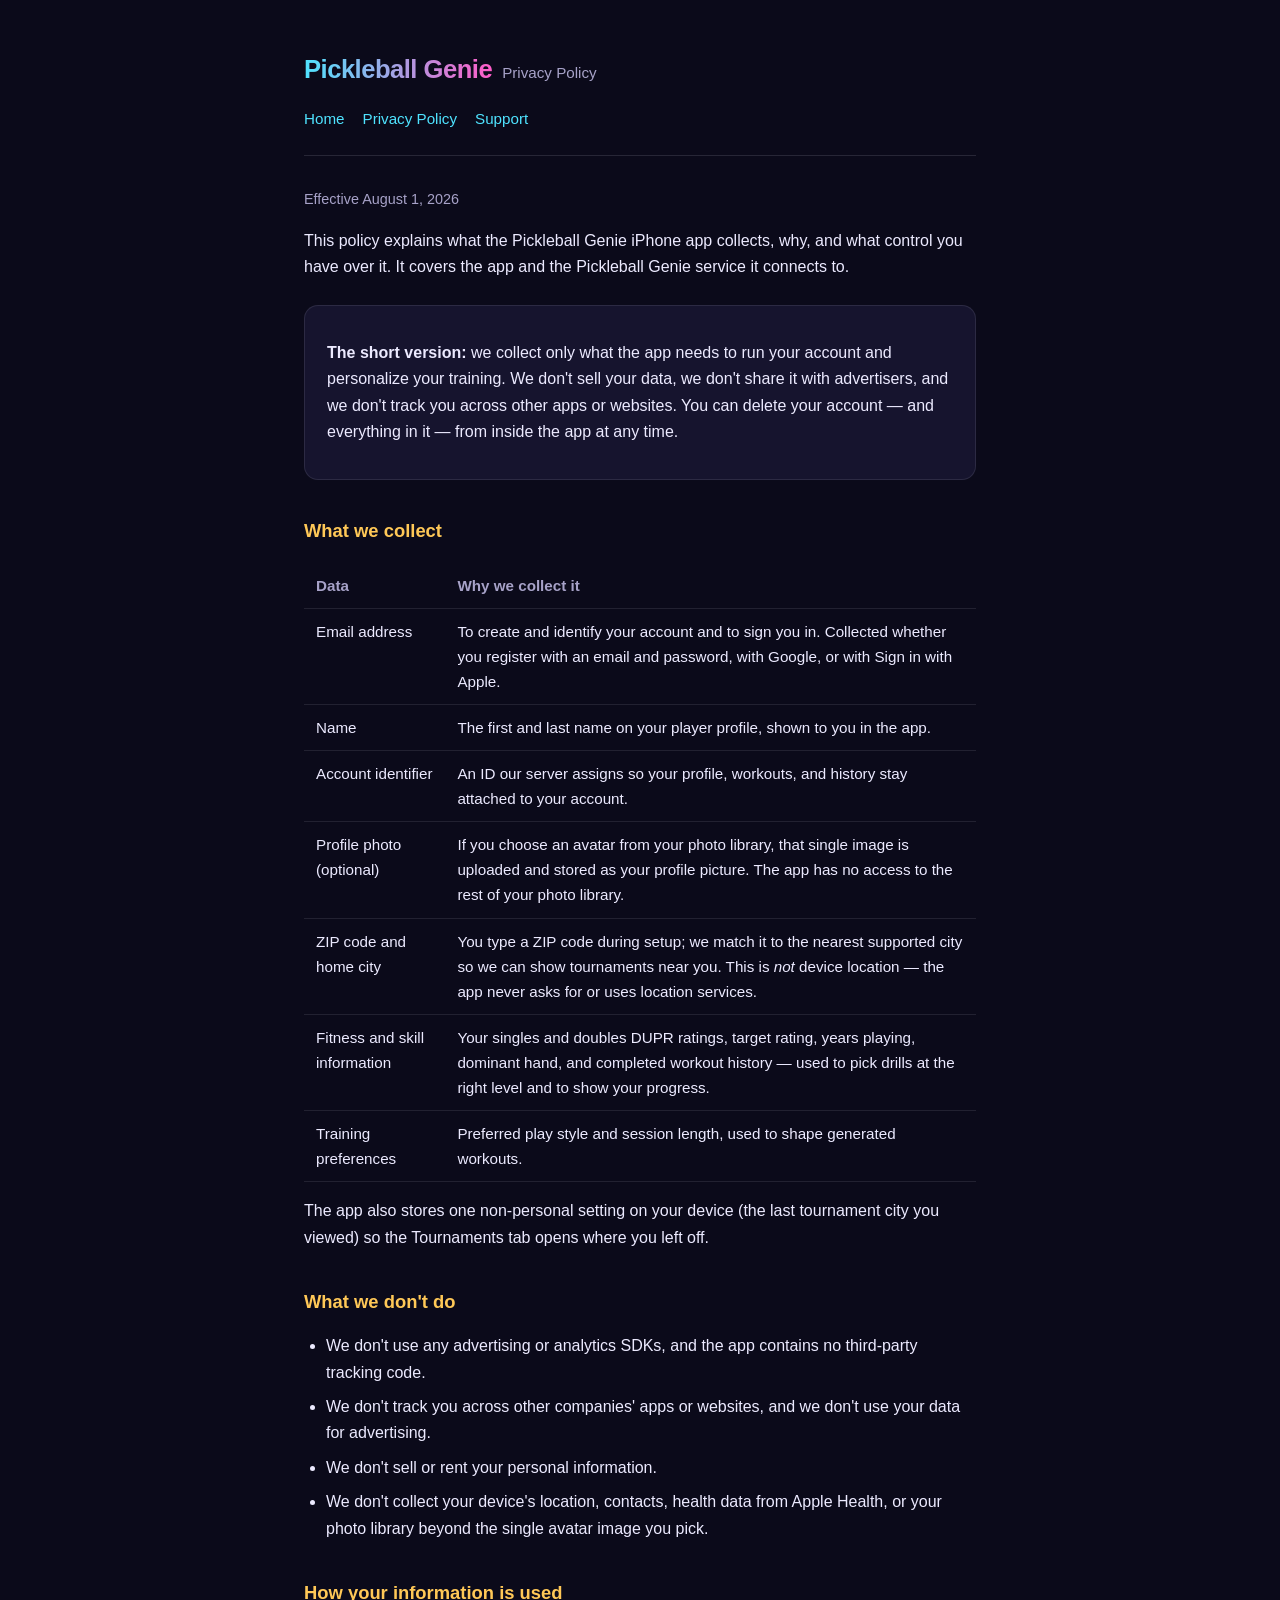
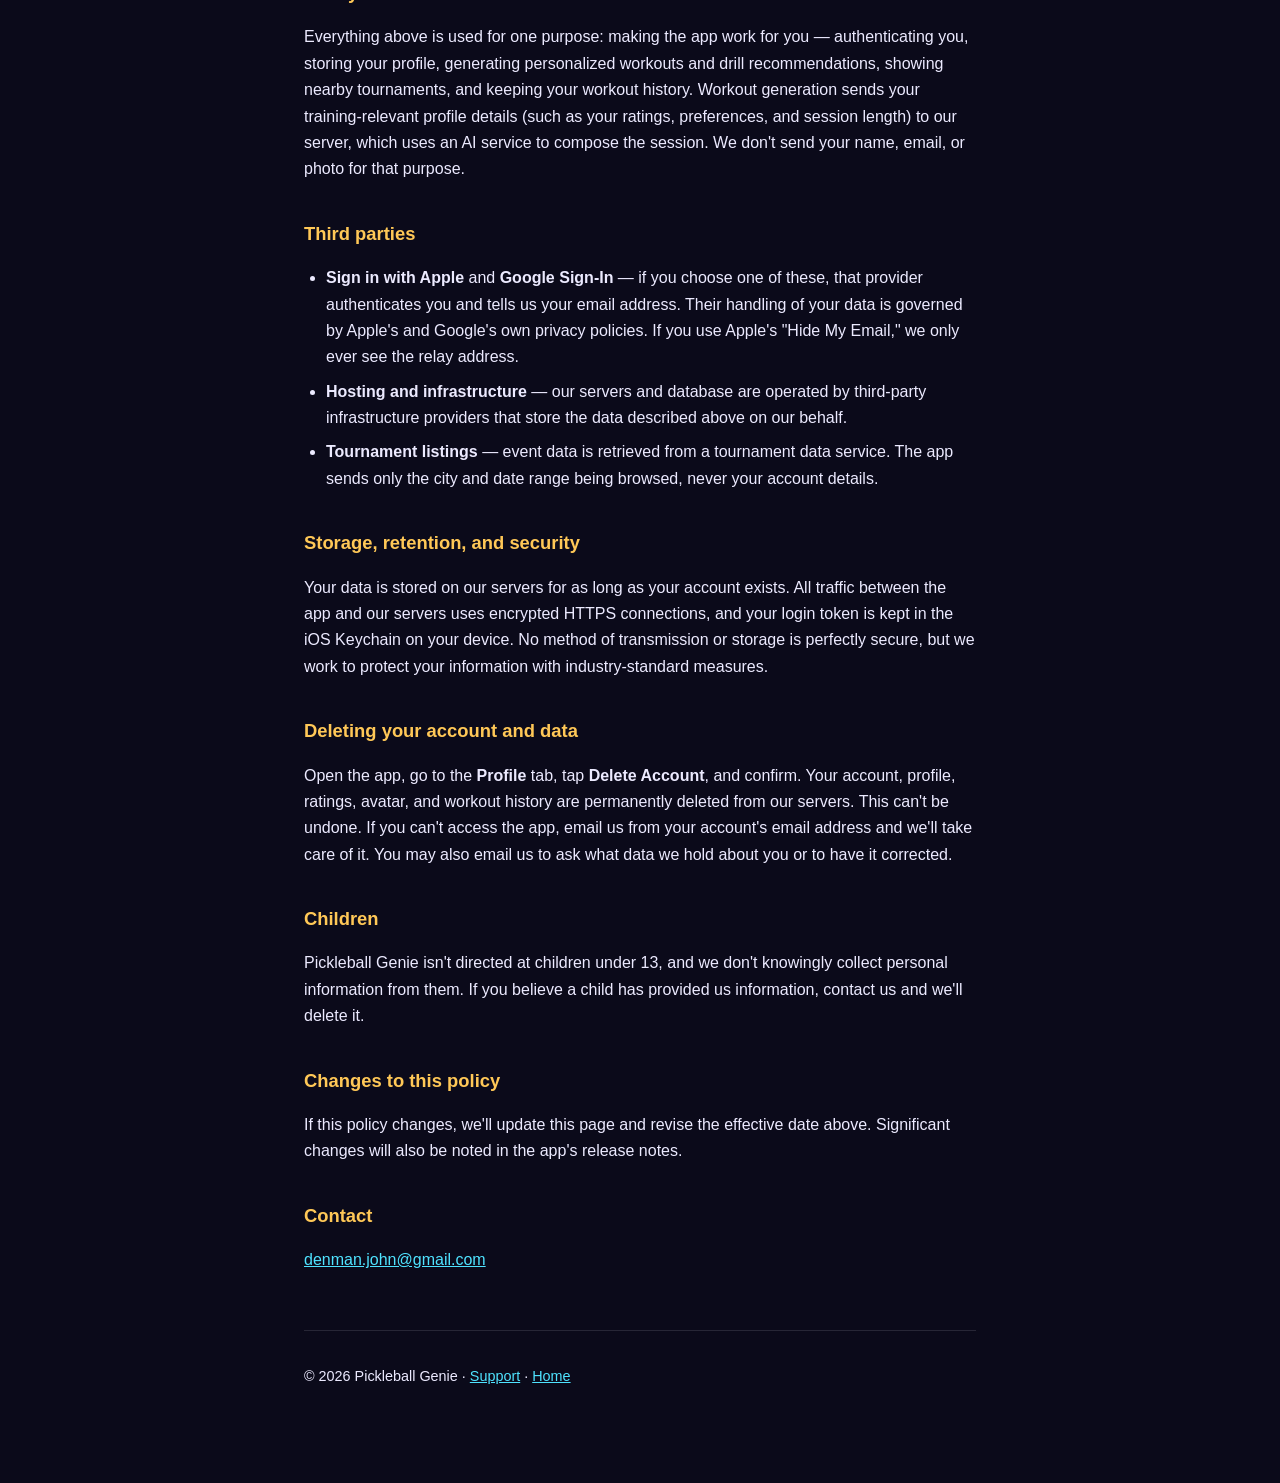
==== docs/privacy.html @ 3b78fc7e "Close App Store submission gaps for v1.0 Drops the last review-blocking items before the first App S" ====
<!DOCTYPE html>
<html lang="en">
<head>
<meta charset="utf-8">
<meta name="viewport" content="width=device-width, initial-scale=1">
<title>Privacy Policy — Pickleball Genie</title>
<link rel="stylesheet" href="style.css">
</head>
<body>
<div class="wrap">
  <header>
    <div class="brand">
      <h1>Pickleball Genie</h1>
      <span class="tag">Privacy Policy</span>
    </div>
    <nav>
      <a href="index.html">Home</a>
      <a href="privacy.html">Privacy Policy</a>
      <a href="support.html">Support</a>
    </nav>
  </header>

  <p class="meta">Effective August 1, 2026</p>

  <p>This policy explains what the Pickleball Genie iPhone app collects, why, and what control you have over it.
  It covers the app and the Pickleball Genie service it connects to.</p>

  <div class="card">
    <p><strong>The short version:</strong> we collect only what the app needs to run your account and personalize
    your training. We don't sell your data, we don't share it with advertisers, and we don't track you across
    other apps or websites. You can delete your account — and everything in it — from inside the app at any time.</p>
  </div>

  <h2>What we collect</h2>

  <table>
    <thead>
      <tr><th>Data</th><th>Why we collect it</th></tr>
    </thead>
    <tbody>
      <tr>
        <td data-label="Data">Email address</td>
        <td data-label="Why">To create and identify your account and to sign you in. Collected whether you register
        with an email and password, with Google, or with Sign in with Apple.</td>
      </tr>
      <tr>
        <td data-label="Data">Name</td>
        <td data-label="Why">The first and last name on your player profile, shown to you in the app.</td>
      </tr>
      <tr>
        <td data-label="Data">Account identifier</td>
        <td data-label="Why">An ID our server assigns so your profile, workouts, and history stay attached to your account.</td>
      </tr>
      <tr>
        <td data-label="Data">Profile photo (optional)</td>
        <td data-label="Why">If you choose an avatar from your photo library, that single image is uploaded and stored
        as your profile picture. The app has no access to the rest of your photo library.</td>
      </tr>
      <tr>
        <td data-label="Data">ZIP code and home city</td>
        <td data-label="Why">You type a ZIP code during setup; we match it to the nearest supported city so we can show
        tournaments near you. This is <em>not</em> device location — the app never asks for or uses location services.</td>
      </tr>
      <tr>
        <td data-label="Data">Fitness and skill information</td>
        <td data-label="Why">Your singles and doubles DUPR ratings, target rating, years playing, dominant hand, and
        completed workout history — used to pick drills at the right level and to show your progress.</td>
      </tr>
      <tr>
        <td data-label="Data">Training preferences</td>
        <td data-label="Why">Preferred play style and session length, used to shape generated workouts.</td>
      </tr>
    </tbody>
  </table>

  <p>The app also stores one non-personal setting on your device (the last tournament city you viewed) so the
  Tournaments tab opens where you left off.</p>

  <h2>What we don't do</h2>
  <ul>
    <li>We don't use any advertising or analytics SDKs, and the app contains no third-party tracking code.</li>
    <li>We don't track you across other companies' apps or websites, and we don't use your data for advertising.</li>
    <li>We don't sell or rent your personal information.</li>
    <li>We don't collect your device's location, contacts, health data from Apple Health, or your photo library
      beyond the single avatar image you pick.</li>
  </ul>

  <h2>How your information is used</h2>
  <p>Everything above is used for one purpose: making the app work for you — authenticating you, storing your
  profile, generating personalized workouts and drill recommendations, showing nearby tournaments, and keeping
  your workout history. Workout generation sends your training-relevant profile details (such as your ratings,
  preferences, and session length) to our server, which uses an AI service to compose the session. We don't send
  your name, email, or photo for that purpose.</p>

  <h2>Third parties</h2>
  <ul>
    <li><strong>Sign in with Apple</strong> and <strong>Google Sign-In</strong> — if you choose one of these, that
      provider authenticates you and tells us your email address. Their handling of your data is governed by
      Apple's and Google's own privacy policies. If you use Apple's "Hide My Email," we only ever see the relay
      address.</li>
    <li><strong>Hosting and infrastructure</strong> — our servers and database are operated by third-party
      infrastructure providers that store the data described above on our behalf.</li>
    <li><strong>Tournament listings</strong> — event data is retrieved from a tournament data service. The app
      sends only the city and date range being browsed, never your account details.</li>
  </ul>

  <h2>Storage, retention, and security</h2>
  <p>Your data is stored on our servers for as long as your account exists. All traffic between the app and our
  servers uses encrypted HTTPS connections, and your login token is kept in the iOS Keychain on your device.
  No method of transmission or storage is perfectly secure, but we work to protect your information with
  industry-standard measures.</p>

  <h2>Deleting your account and data</h2>
  <p>Open the app, go to the <strong>Profile</strong> tab, tap <strong>Delete Account</strong>, and confirm.
  Your account, profile, ratings, avatar, and workout history are permanently deleted from our servers. This
  can't be undone. If you can't access the app, email us from your account's email address and we'll take care
  of it. You may also email us to ask what data we hold about you or to have it corrected.</p>

  <h2>Children</h2>
  <p>Pickleball Genie isn't directed at children under 13, and we don't knowingly collect personal information
  from them. If you believe a child has provided us information, contact us and we'll delete it.</p>

  <h2>Changes to this policy</h2>
  <p>If this policy changes, we'll update this page and revise the effective date above. Significant changes will
  also be noted in the app's release notes.</p>

  <h2>Contact</h2>
  <p><a href="mailto:denman.john@gmail.com">denman.john@gmail.com</a></p>

  <footer>
    <p>&copy; 2026 Pickleball Genie &middot; <a href="support.html">Support</a> &middot; <a href="index.html">Home</a></p>
  </footer>
</div>
</body>
</html>
---- docs/style.css ----
:root {
  --deep-space: #0b0a1a;
  --nebula: #16142e;
  --starlight: #eceaff;
  --muted: #a7a2c8;
  --cyan: #4fe3ff;
  --magenta: #ff5cc8;
  --gold: #ffc857;
}

* { box-sizing: border-box; }

body {
  margin: 0;
  padding: 0;
  background: var(--deep-space);
  color: var(--starlight);
  font: 16px/1.65 -apple-system, BlinkMacSystemFont, "Segoe UI", Roboto, Helvetica, Arial, sans-serif;
}

.wrap {
  max-width: 720px;
  margin: 0 auto;
  padding: 48px 24px 80px;
}

header {
  border-bottom: 1px solid rgba(236, 234, 255, 0.12);
  padding-bottom: 24px;
  margin-bottom: 32px;
}

.brand {
  display: flex;
  align-items: baseline;
  gap: 10px;
  flex-wrap: wrap;
}

.brand h1 {
  margin: 0;
  font-size: 1.6rem;
  letter-spacing: -0.02em;
  background: linear-gradient(90deg, var(--cyan), var(--magenta));
  -webkit-background-clip: text;
  background-clip: text;
  color: transparent;
}

.brand .tag {
  color: var(--muted);
  font-size: 0.95rem;
}

nav {
  margin-top: 16px;
  display: flex;
  gap: 18px;
  flex-wrap: wrap;
}

nav a {
  color: var(--cyan);
  text-decoration: none;
  font-size: 0.95rem;
}

nav a:hover { text-decoration: underline; }

h2 {
  margin: 36px 0 10px;
  font-size: 1.15rem;
  color: var(--gold);
}

h3 {
  margin: 24px 0 8px;
  font-size: 1rem;
  color: var(--starlight);
}

p, li { color: var(--starlight); }

ul { padding-left: 22px; }

li { margin-bottom: 8px; }

a { color: var(--cyan); }

.meta {
  color: var(--muted);
  font-size: 0.9rem;
}

.card {
  background: var(--nebula);
  border: 1px solid rgba(236, 234, 255, 0.1);
  border-radius: 14px;
  padding: 18px 22px;
  margin: 24px 0;
}

table {
  width: 100%;
  border-collapse: collapse;
  margin: 16px 0;
  font-size: 0.95rem;
}

th, td {
  text-align: left;
  padding: 10px 12px;
  border-bottom: 1px solid rgba(236, 234, 255, 0.1);
  vertical-align: top;
}

th { color: var(--muted); font-weight: 600; }

footer {
  margin-top: 56px;
  padding-top: 20px;
  border-top: 1px solid rgba(236, 234, 255, 0.12);
  color: var(--muted);
  font-size: 0.9rem;
}

@media (max-width: 520px) {
  .wrap { padding: 32px 18px 64px; }
  table, thead, tbody, th, td, tr { display: block; }
  thead { display: none; }
  td { border: none; padding: 4px 0; }
  tr {
    border-bottom: 1px solid rgba(236, 234, 255, 0.1);
    padding: 12px 0;
  }
  td::before {
    content: attr(data-label);
    display: block;
    color: var(--muted);
    font-size: 0.82rem;
  }
}
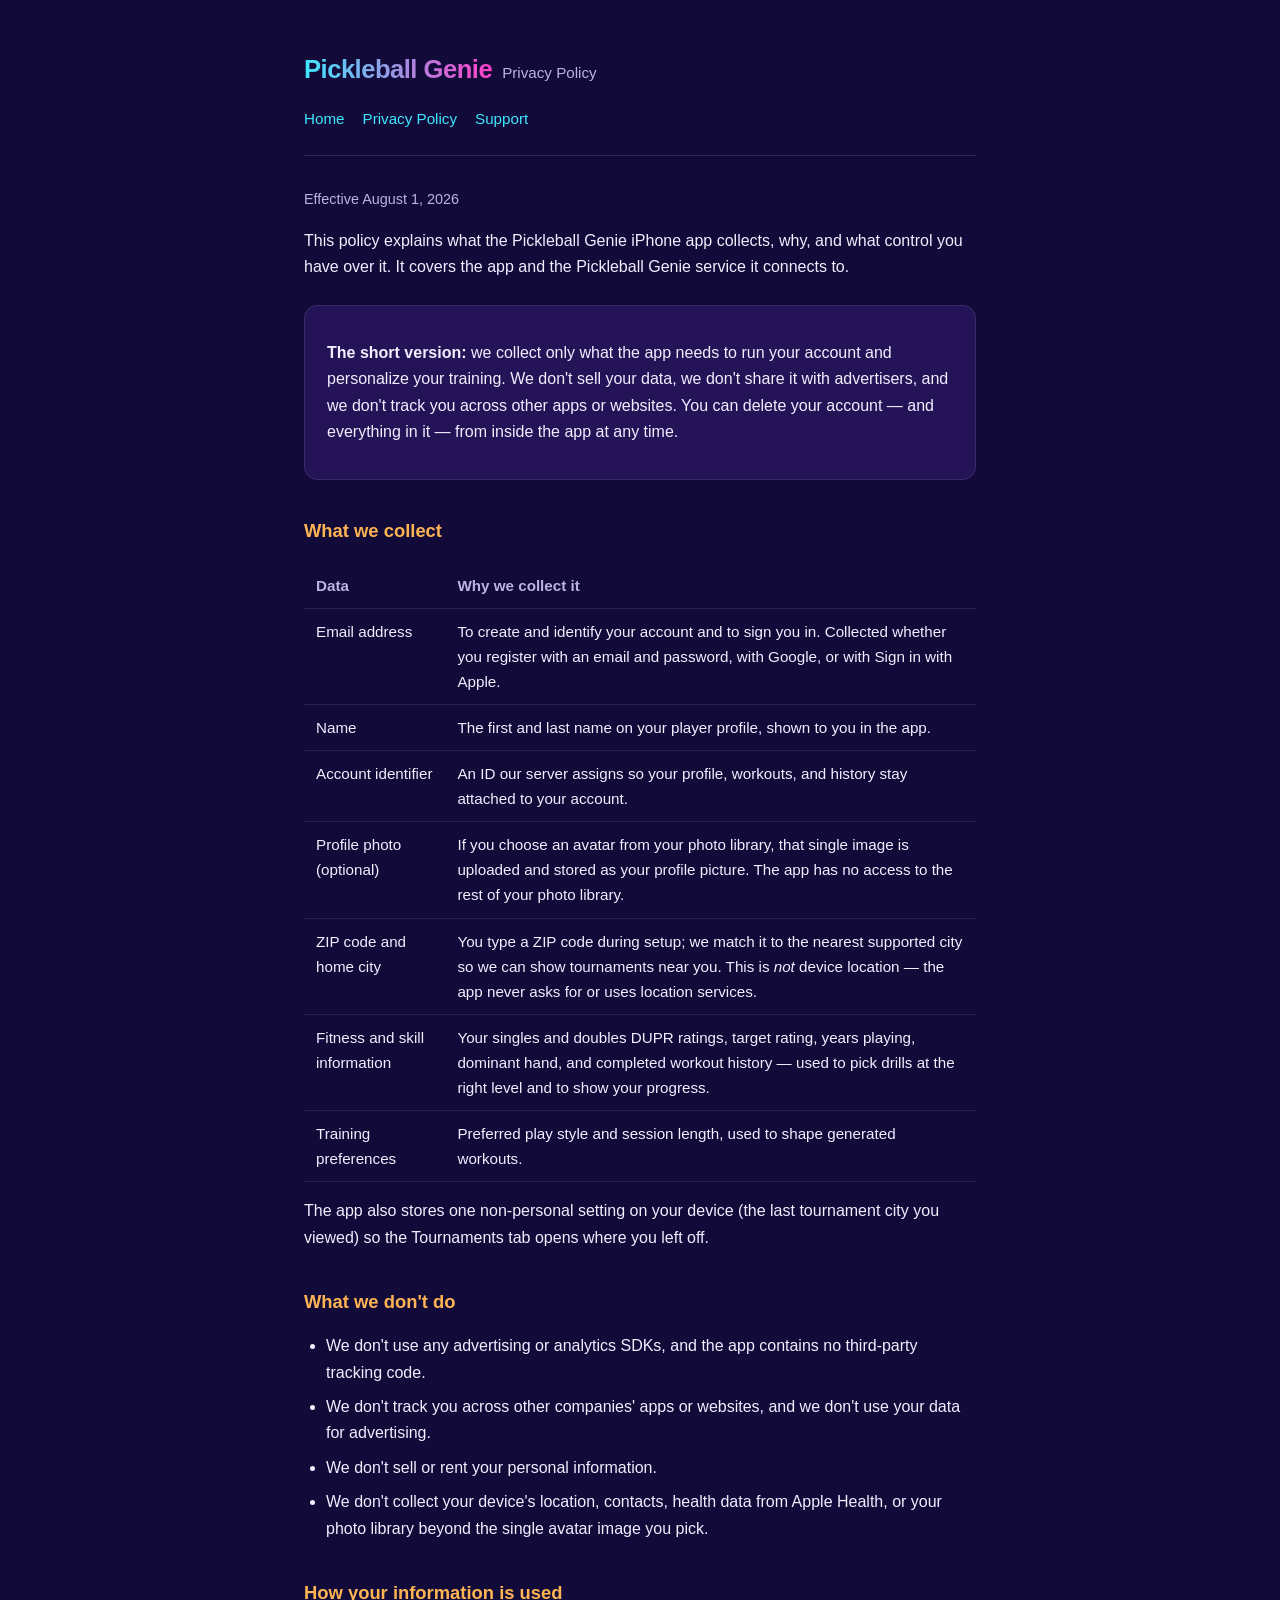
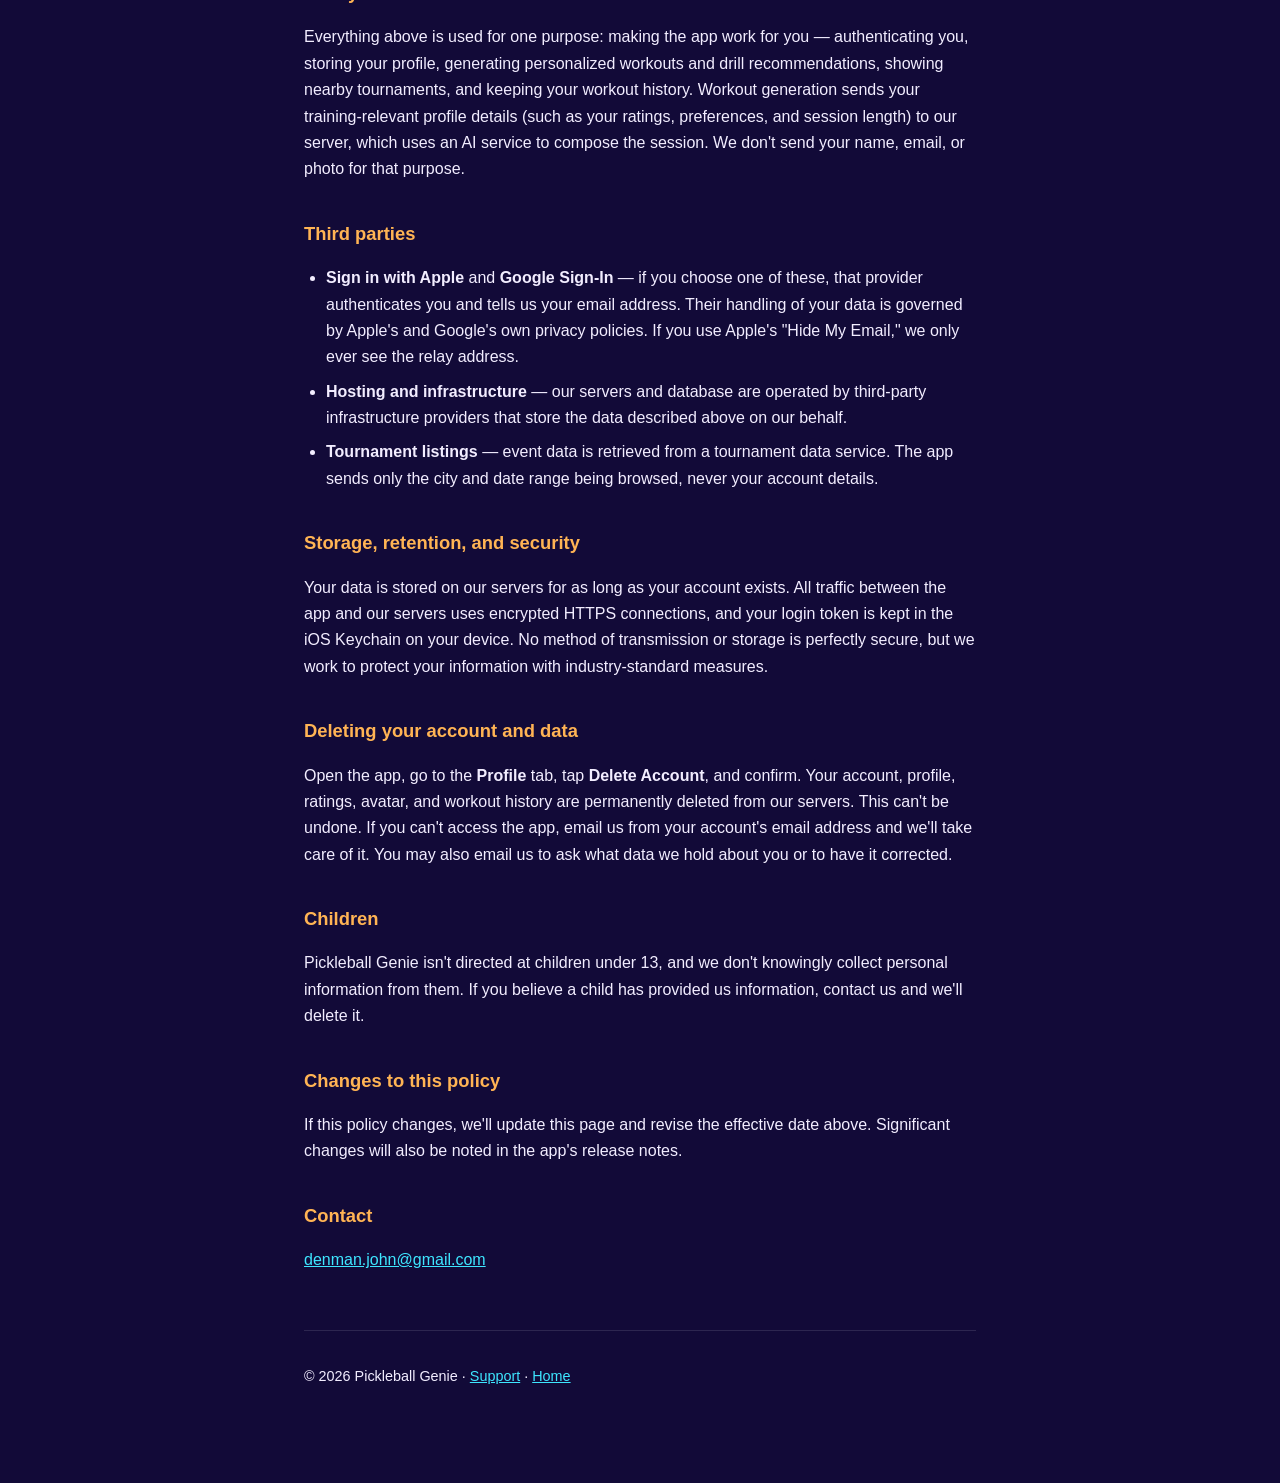
==== commit c8b15855: "Rebuild GitHub Pages landing page with synthwave marketing design Replace the plain text landing pag" ====
--- a/docs/privacy.html
+++ b/docs/privacy.html
@@ -4,6 +4,8 @@
 <meta charset="utf-8">
 <meta name="viewport" content="width=device-width, initial-scale=1">
 <title>Privacy Policy — Pickleball Genie</title>
+<link rel="icon" type="image/png" sizes="32x32" href="img/favicon-32.png">
+<link rel="apple-touch-icon" href="img/apple-touch-icon.png">
 <link rel="stylesheet" href="style.css">
 </head>
 <body>
--- a/docs/style.css
+++ b/docs/style.css
@@ -1,11 +1,11 @@
 :root {
-  --deep-space: #0b0a1a;
-  --nebula: #16142e;
-  --starlight: #eceaff;
-  --muted: #a7a2c8;
-  --cyan: #4fe3ff;
-  --magenta: #ff5cc8;
-  --gold: #ffc857;
+  --deep-space: #120A38;
+  --nebula: #241457;
+  --starlight: #F2EDFF;
+  --muted: #BDB3E0;
+  --cyan: #3EE6FF;
+  --magenta: #FF3EC8;
+  --gold: #FFB454;
 }
 
 * { box-sizing: border-box; }
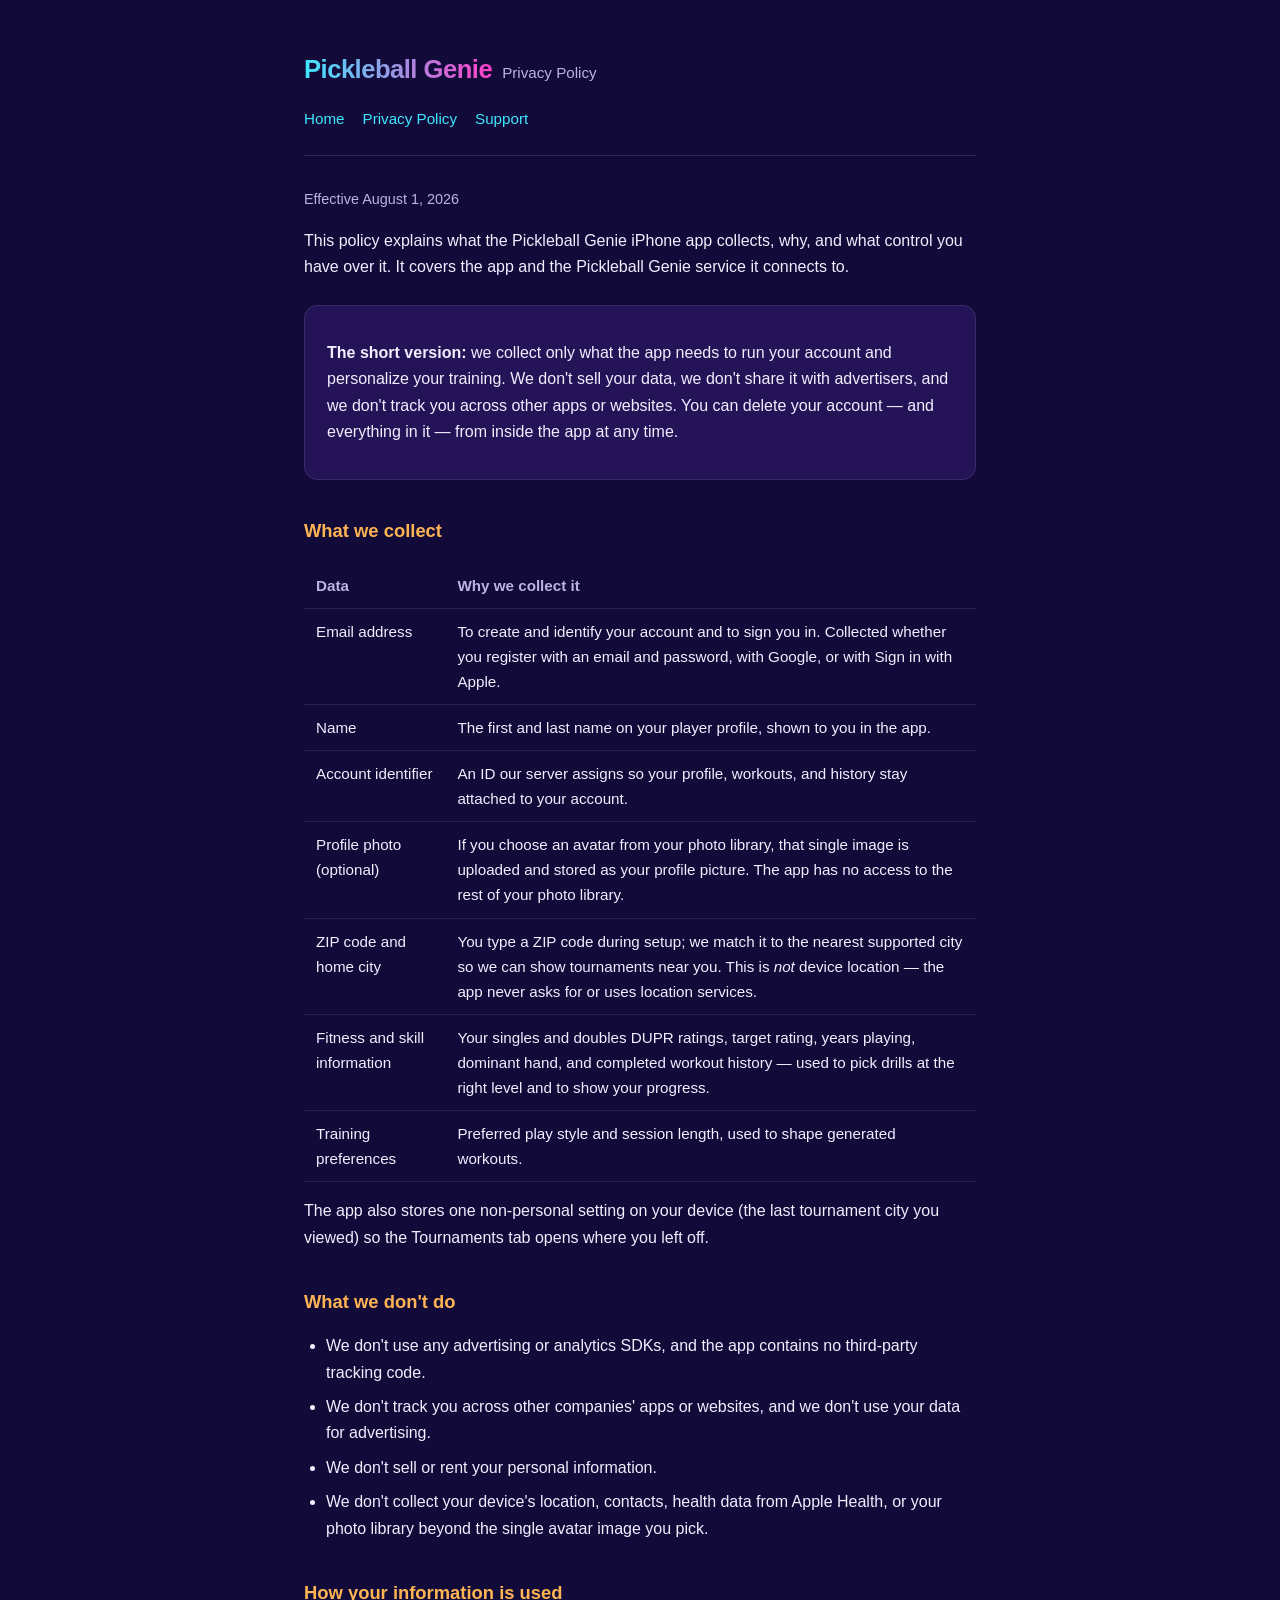
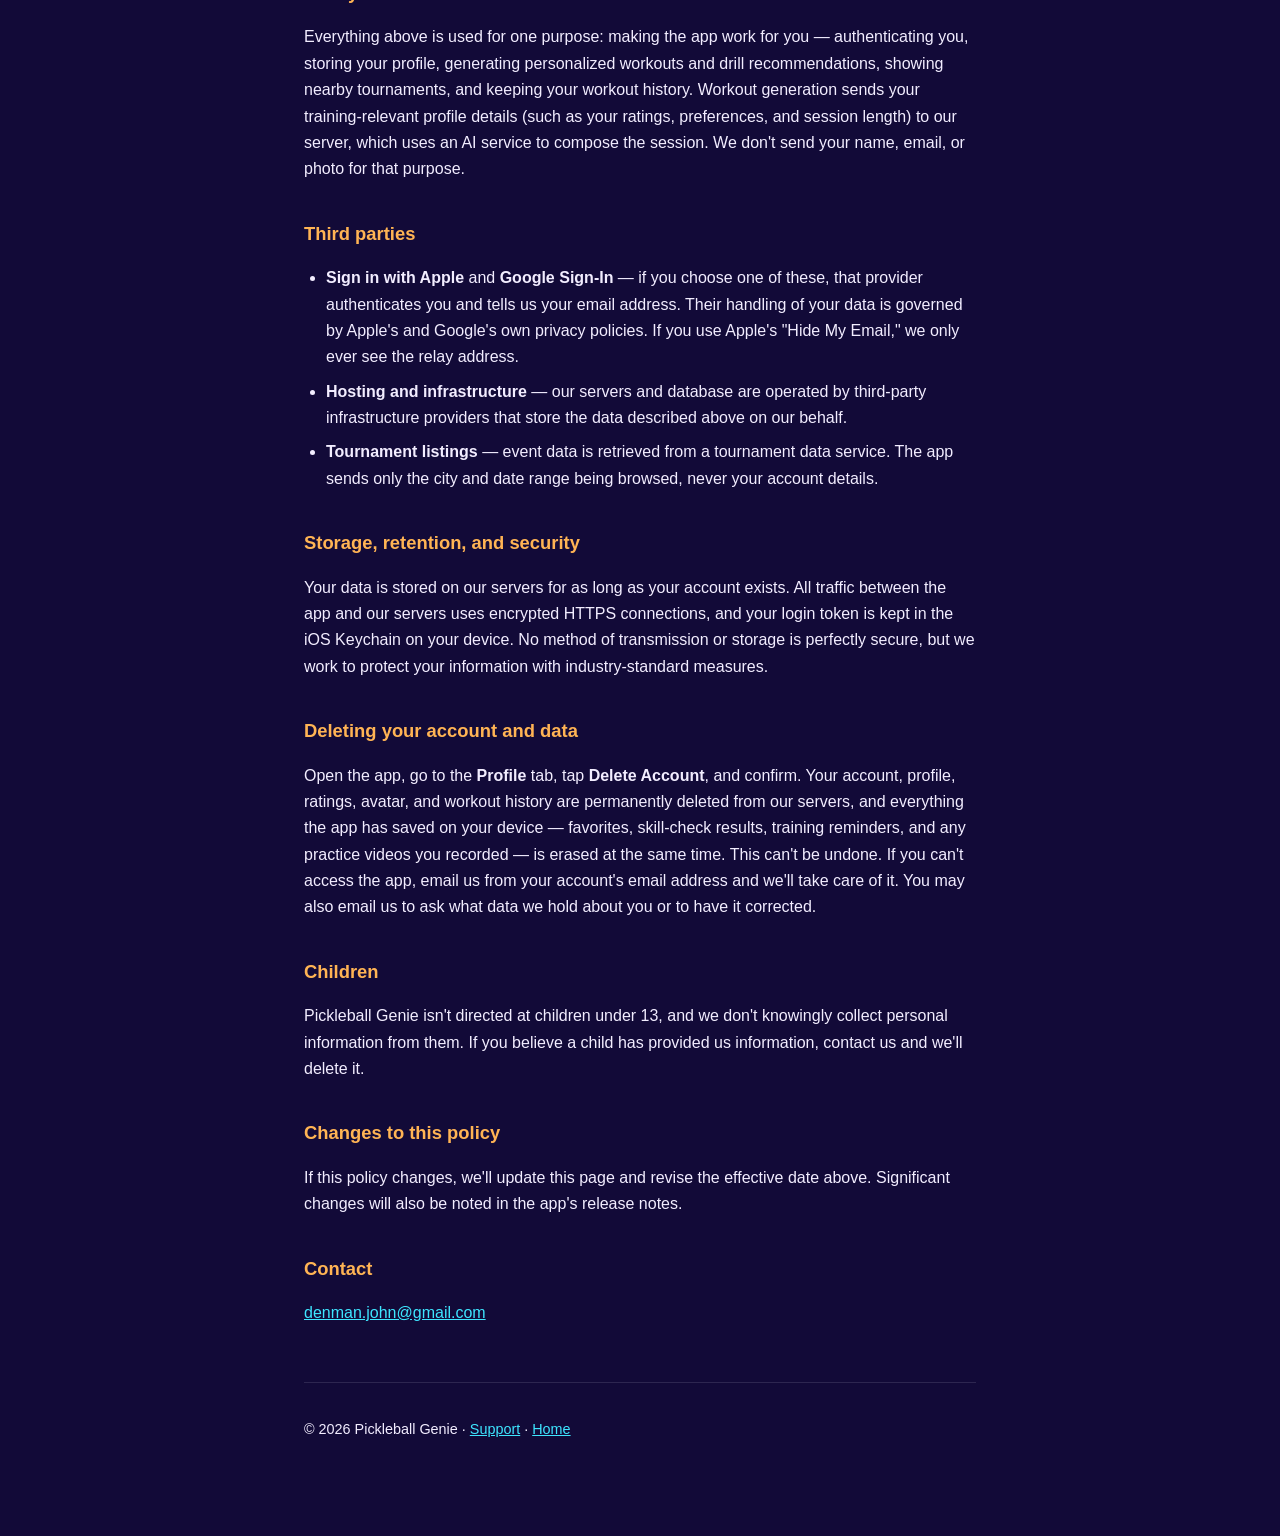
==== commit 15c38ac5: "Erase on-device data when an account is deleted Deleting an account only reached the server. `logout" ====
--- a/docs/privacy.html
+++ b/docs/privacy.html
@@ -114,9 +114,11 @@
 
   <h2>Deleting your account and data</h2>
   <p>Open the app, go to the <strong>Profile</strong> tab, tap <strong>Delete Account</strong>, and confirm.
-  Your account, profile, ratings, avatar, and workout history are permanently deleted from our servers. This
-  can't be undone. If you can't access the app, email us from your account's email address and we'll take care
-  of it. You may also email us to ask what data we hold about you or to have it corrected.</p>
+  Your account, profile, ratings, avatar, and workout history are permanently deleted from our servers, and
+  everything the app has saved on your device — favorites, skill-check results, training reminders, and any
+  practice videos you recorded — is erased at the same time. This can't be undone. If you can't access
+  the app, email us from your account's email address and we'll take care of it. You may also email us
+  to ask what data we hold about you or to have it corrected.</p>
 
   <h2>Children</h2>
   <p>Pickleball Genie isn't directed at children under 13, and we don't knowingly collect personal information
